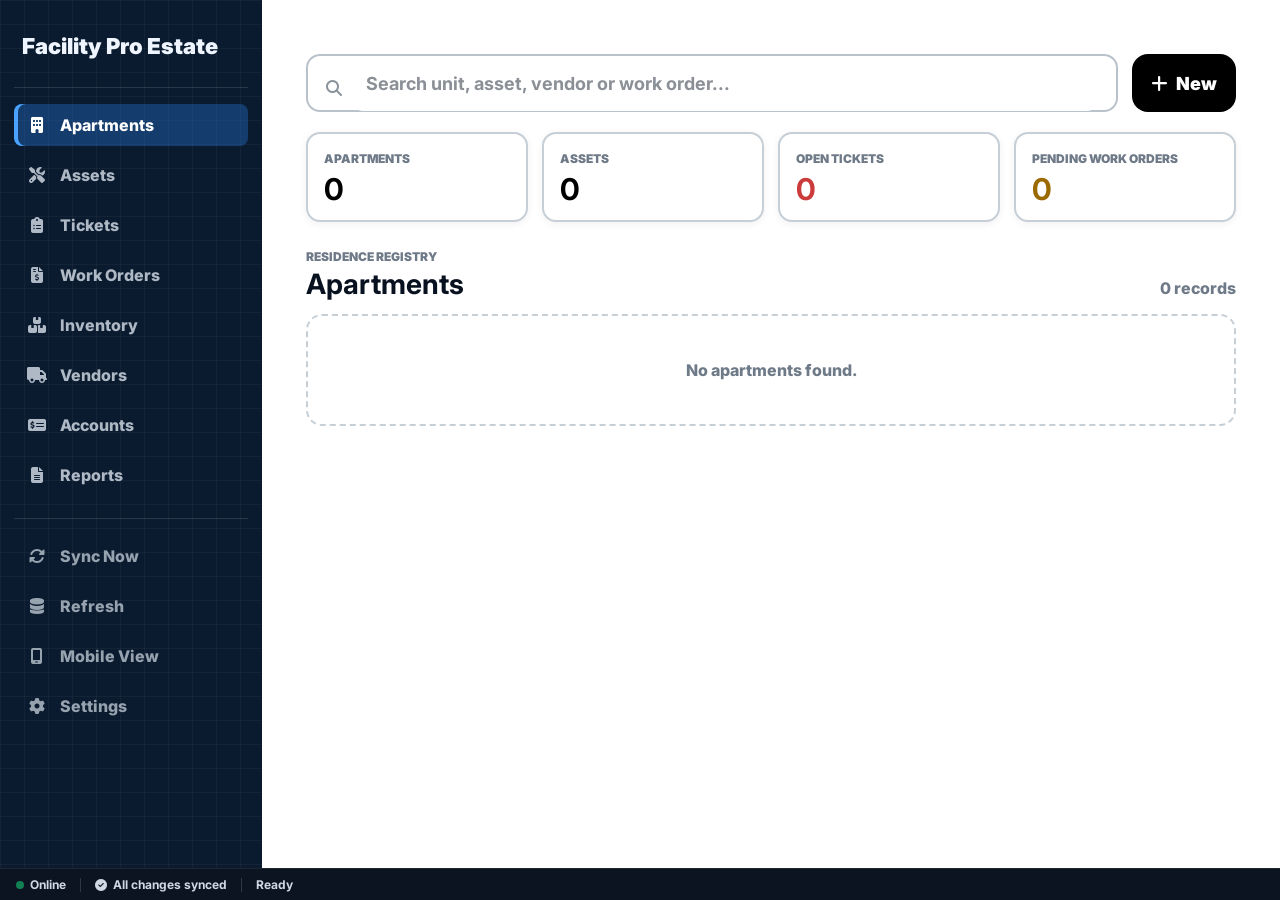
==== desktop.html @ 067cfd35 "update" ====
<!doctype html>
<html lang="en">
  <head>
    <meta charset="UTF-8" />
    <meta name="viewport" content="width=device-width, initial-scale=1.0" />
    <meta name="theme-color" content="#0b1b2f" />
    <title>Facility Pro</title>
    <link rel="icon" type="image/png" href="logo.png" />
    <link
      href="https://fonts.googleapis.com/css2?family=Inter:wght@400;500;600;700;800;900&display=swap"
      rel="stylesheet"
    />
    <link
      rel="stylesheet"
      href="https://cdnjs.cloudflare.com/ajax/libs/font-awesome/6.4.0/css/all.min.css"
    />
    <link rel="stylesheet" href="styles.css" />
    <link rel="stylesheet" href="desktop.css" />
    <script src="Core.js" defer></script>
    <script src="Modals-core.js" defer></script>
    <script src="Modals-forms.js" defer></script>
    <script src="pdf.js" defer></script>
    <script src="Records.js" defer></script>
    <script src="Reports.js" defer></script>
    <script src="desktop.js" defer></script>
  </head>
  <body>
    <div id="toast-container" role="status" aria-live="polite"></div>
    <div id="sync-status"><i class="fas fa-sync-alt fa-spin"></i> Syncing</div>
    <div id="global-loader" class="loader-overlay">
      <div class="loader-spinner"></div>
      <p class="loader-text">Loading...</p>
    </div>

    <div class="desktop-app">
      <aside class="sidebar">
        <div class="brand">
          <img id="desktop-logo" src="logo.png" alt="" />
          <span id="desktop-brand">Facility Pro</span>
        </div>

        <nav class="nav-section" aria-label="Primary">
          <button class="nav-item active" data-view="apartments">
            <i class="fas fa-building"></i><span>Apartments</span>
          </button>
          <button class="nav-item" data-view="assets">
            <i class="fas fa-screwdriver-wrench"></i><span>Assets</span>
          </button>
          <button class="nav-item" data-view="tickets">
            <i class="fas fa-clipboard-list"></i><span>Tickets</span>
          </button>
          <button class="nav-item" data-view="workorders">
            <i class="fas fa-file-invoice-dollar"></i><span>Work Orders</span>
          </button>
          <button class="nav-item" data-view="inventory">
            <i class="fas fa-boxes-stacked"></i><span>Inventory</span>
          </button>
          <button class="nav-item" data-view="vendors">
            <i class="fas fa-truck"></i><span>Vendors</span>
          </button>
          <button class="nav-item" data-view="accounts">
            <i class="fas fa-money-check-dollar"></i><span>Accounts</span>
          </button>
          <button class="nav-item" data-view="reports">
            <i class="fas fa-file-lines"></i><span>Reports</span>
          </button>
        </nav>

        <nav class="nav-section secondary" aria-label="Utilities">
          <button id="sync-now" class="nav-item muted">
            <i class="fas fa-rotate"></i><span>Sync Now</span>
          </button>
          <button id="refresh-now" class="nav-item muted">
            <i class="fas fa-database"></i><span>Refresh</span>
          </button>
          <button id="open-mobile" class="nav-item muted">
            <i class="fas fa-mobile-screen"></i><span>Mobile View</span>
          </button>
          <button class="nav-item muted" data-view="settings">
            <i class="fas fa-gear"></i><span>Settings</span>
          </button>
        </nav>
      </aside>

      <main class="workspace">
        <header class="topbar">
          <div class="search-wrap">
            <i class="fas fa-magnifying-glass"></i>
            <input
              id="global-search"
              type="search"
              autocomplete="off"
              placeholder="Search unit, asset, vendor or work order..."
            />
          </div>
          <button id="new-record" class="primary-action">
            <i class="fas fa-plus"></i><span>New</span>
          </button>
        </header>

        <section class="overview-grid" aria-label="Overview">
          <button class="metric" data-view="apartments">
            <span>Apartments</span><strong id="metric-apartments">0</strong>
          </button>
          <button class="metric" data-view="assets">
            <span>Assets</span><strong id="metric-assets">0</strong>
          </button>
          <button class="metric danger" data-view="tickets">
            <span>Open Tickets</span><strong id="metric-tickets">0</strong>
          </button>
          <button class="metric warning" data-view="workorders">
            <span>Pending Work Orders</span><strong id="metric-workorders">0</strong>
          </button>
        </section>

        <section class="content-head">
          <div>
            <p id="section-kicker">Operations</p>
            <h1 id="section-title">Apartments</h1>
          </div>
          <div style="display:flex; align-items:center; gap:14px;">
            <button id="print-pending-prs" onclick="printAllPendingPaymentRequests()" style="display:none; background:#101820; color:#fff; border:0; border-radius:10px; padding:10px 16px; font-weight:900; font-size:13px; cursor:pointer;"><i class="fas fa-print"></i> Print Pending PRs</button>
            <div id="record-count" class="record-count">0 records</div>
          </div>
        </section>

        <section id="card-grid" class="card-grid" aria-live="polite"></section>
        <section id="detail-panel" class="detail-panel" hidden></section>
      </main>
    </div>

    <div id="report-print-container"></div>

    <div
      class="modal-overlay"
      id="modalOverlay"
      role="dialog"
      aria-modal="true"
      aria-labelledby="modalTitle"
    >
      <div class="modal">
        <div class="modal-header">
          <h3 id="modalTitle">Form</h3>
          <button
            class="modal-close"
            onclick="closeModal()"
            aria-label="Close modal"
          >
            <i class="fas fa-times"></i>
          </button>
        </div>
        <div id="modalBody" style="margin-top: 15px"></div>
        <div class="modal-actions">
          <button
            class="action-btn"
            style="background: #444"
            onclick="closeModal()"
          >
            Cancel
          </button>
          <button class="action-btn" id="modalSubmit">Save</button>
        </div>
      </div>
    </div>

    <footer id="status-bar" class="status-bar">
      <div class="status-bar-item" id="statusbar-connection">
        <span class="status-dot"></span>
        <span id="statusbar-connection-text">Online</span>
      </div>
      <div class="status-bar-sep"></div>
      <div class="status-bar-item" id="statusbar-sync">
        <i class="fas fa-check-circle"></i>
        <span id="statusbar-sync-text">All changes synced</span>
      </div>
      <div class="status-bar-sep"></div>
      <div class="status-bar-item status-bar-message" id="statusbar-message">
        <span id="statusbar-message-text">Ready</span>
      </div>
    </footer>
  </body>
</html>
---- styles.css ----
:root {
  --bg: #f1f3f5;
  --card: #ffffff;
  --card-light: #f8f9fa;
  --border: #dee2e6;
  --text: #212529;
  --muted: #6c757d;
  --primary: #0d6efd;
  --success: #198754;
  --danger: #dc3545;
  --warning: #ffc107;
  --focus-ring: 0 0 0 3px rgba(13, 110, 253, 0.25);
}

* {
  margin: 0;
  padding: 0;
  box-sizing: border-box;
  -webkit-tap-highlight-color: transparent;
}

html {
  scroll-behavior: smooth;
}

body {
  font-family:
    "Inter",
    -apple-system,
    BlinkMacSystemFont,
    "Segoe UI",
    Roboto,
    sans-serif;
  background: var(--bg);
  color: var(--text);
  width: 100%;
  overflow-x: hidden;
  line-height: 1.5;
  overscroll-behavior-y: none;
  -webkit-user-select: none;
  user-select: none;
  padding-top: env(safe-area-inset-top);
  padding-bottom: env(safe-area-inset-bottom);
  padding-left: env(safe-area-inset-left);
  padding-right: env(safe-area-inset-right);
}

input,
textarea,
select {
  -webkit-user-select: auto;
  user-select: auto;
}

/* Focus styles for accessibility */
button:focus-visible,
input:focus-visible,
select:focus-visible,
textarea:focus-visible,
[tabindex]:focus-visible {
  outline: none;
  box-shadow: var(--focus-ring);
  border-radius: 4px;
}

.main {
  width: 100%;
  max-width: 500px;
  margin: 0 auto;
  padding: 15px 12px 100px 12px;
  min-height: 100vh;
}

/* Dashboard Header */
.dashboard-header {
  display: flex;
  align-items: center;
  gap: 12px;
  margin-bottom: 20px;
  padding-bottom: 10px;
  border-bottom: 2px solid var(--card-light);
}

.app-logo {
  height: 45px;
  max-width: 130px;
  object-fit: contain;
}

.app-title {
  color: var(--primary);
  font-weight: 800;
  margin: 0;
  font-size: 1.5rem;
}

/* Navigation Grid */
.nav-grid {
  display: grid;
  grid-template-columns: repeat(2, 1fr);
  grid-auto-rows: 1fr;
  gap: 12px;
  margin-bottom: 15px;
}

.nav-card {
  background: var(--card);
  border: 2px solid var(--border);
  border-radius: 24px;
  padding: 12px;
  text-align: center;
  display: flex;
  flex-direction: column;
  justify-content: center;
  align-items: center;
  cursor: pointer;
  box-shadow: 0 2px 4px rgba(0, 0, 0, 0.05);
  height: 100%;
  min-height: 110px;
  transition:
    transform 0.15s ease,
    box-shadow 0.15s ease,
    background 0.15s ease;
}
.nav-card:hover {
  box-shadow: 0 4px 12px rgba(0, 0, 0, 0.1);
}
.nav-card:active {
  background: var(--card-light);
  transform: scale(0.96);
}
.nav-card i {
  font-size: 32px;
  color: var(--primary);
  margin-bottom: 4px;
}
.nav-card .count {
  font-size: 32px;
  font-weight: 900;
  color: var(--text);
  line-height: 1.1;
}
.nav-card small {
  font-size: 14px;
  text-transform: uppercase;
  color: var(--text);
  font-weight: 800;
  margin-top: 4px;
}

.nav-card-small {
  background: var(--card);
  border: 2px solid var(--border);
  border-radius: 16px;
  padding: 12px;
  text-align: center;
  display: flex;
  flex-direction: column;
  justify-content: center;
  align-items: center;
  cursor: pointer;
  box-shadow: 0 2px 4px rgba(0, 0, 0, 0.05);
  height: 100%;
  min-height: 58px;
  transition:
    transform 0.15s ease,
    box-shadow 0.15s ease;
}
.nav-card-small:hover {
  box-shadow: 0 4px 8px rgba(0, 0, 0, 0.08);
}
.nav-card-small:active {
  background: var(--card-light);
  transform: scale(0.96);
}
.nav-card-small i {
  font-size: 24px;
  color: var(--primary);
  margin-bottom: 4px;
}
.nav-card-small small {
  font-size: 13px;
  text-transform: uppercase;
  color: var(--text);
  font-weight: 800;
}

/* Alert Banner */
.alert-banner {
  background: #fff3cd;
  border: 2px solid #ffebaa;
  color: #856404;
  padding: 14px;
  border-radius: 16px;
  margin-bottom: 15px;
  font-weight: 700;
  font-size: 15px;
  display: none;
  align-items: center;
  gap: 10px;
  cursor: pointer;
  animation: slideDown 0.3s ease;
}

@keyframes slideDown {
  from {
    opacity: 0;
    transform: translateY(-10px);
  }
  to {
    opacity: 1;
    transform: translateY(0);
  }
}

/* Page Header */
.page-header {
  display: flex;
  align-items: center;
  justify-content: space-between;
  margin-bottom: 20px;
  padding-bottom: 12px;
  border-bottom: 3px solid var(--text);
}
.header-group {
  display: flex;
  align-items: center;
  gap: 10px;
}
.home-btn {
  background: var(--text);
  border: none;
  color: white;
  width: 44px;
  height: 44px;
  border-radius: 12px;
  display: flex;
  align-items: center;
  justify-content: center;
  cursor: pointer;
  transition:
    transform 0.1s ease,
    opacity 0.15s ease;
}
.home-btn:active {
  transform: scale(0.92);
  opacity: 0.8;
}
h2 {
  font-size: 22px;
  font-weight: 800;
  color: var(--text);
}

/* Cards */
.card {
  background: var(--bg);
  border-radius: 16px;
  padding: 16px;
  border: 2px solid var(--border);
  margin-bottom: 12px;
  box-shadow: 0 2px 4px rgba(0, 0, 0, 0.05);
  transition:
    transform 0.1s ease,
    box-shadow 0.15s ease;
  cursor: pointer;
}
.card:hover {
  box-shadow: 0 4px 8px rgba(0, 0, 0, 0.08);
}
.card:active {
  transform: scale(0.99);
}

/* Search Box */
.search-box {
  position: relative;
  margin-bottom: 15px;
}
.search-box input {
  width: 100%;
  padding: 14px 14px 14px 42px;
  border-radius: 12px;
  border: 2px solid var(--border);
  background: var(--card);
  font-size: 16px;
  font-weight: 500;
  transition:
    border-color 0.2s ease,
    box-shadow 0.2s ease;
}
.search-box input:focus {
  border-color: var(--primary);
  box-shadow: 0 0 0 3px rgba(13, 110, 253, 0.15);
}
.search-icon {
  position: absolute;
  left: 14px;
  top: 50%;
  transform: translateY(-50%);
  color: var(--muted);
  font-size: 16px;
  pointer-events: none;
}

/* Empty State */
.empty-state {
  text-align: center;
  padding: 40px 20px;
  color: var(--muted);
  animation: fadeIn 0.4s ease;
}
.empty-state i {
  font-size: 48px;
  margin-bottom: 12px;
  opacity: 0.5;
}
.empty-state p {
  font-weight: 700;
  font-size: 15px;
}

@keyframes fadeIn {
  from {
    opacity: 0;
    transform: translateY(10px);
  }
  to {
    opacity: 1;
    transform: translateY(0);
  }
}

/* Form Elements */
label {
  display: block;
  font-weight: 800;
  font-size: 15px;
  color: var(--text);
  margin-bottom: 4px;
  margin-top: 10px;
}

input,
select,
textarea {
  width: 100%;
  padding: 14px;
  margin-bottom: 8px;
  border-radius: 10px;
  border: 2px solid var(--text);
  background: white;
  color: black;
  font-size: 18px !important;
  font-weight: 500;
  transition:
    border-color 0.2s ease,
    box-shadow 0.2s ease;
}
input:focus,
select:focus,
textarea:focus {
  border-color: var(--primary);
  box-shadow: 0 0 0 3px rgba(13, 110, 253, 0.15);
}
input:disabled,
select:disabled,
textarea:disabled {
  background: #e9ecef;
  border-color: #adb5bd;
  color: #495057;
  opacity: 1;
}

/* Buttons */
.action-btn {
  background: var(--text);
  color: white;
  border: none;
  padding: 16px;
  border-radius: 12px;
  font-weight: 900;
  width: 100%;
  font-size: 18px;
  text-transform: uppercase;
  letter-spacing: 0.5px;
  cursor: pointer;
  transition:
    transform 0.1s ease,
    opacity 0.15s ease,
    box-shadow 0.15s ease;
  display: inline-flex;
  align-items: center;
  justify-content: center;
  gap: 8px;
  min-height: 48px;
}
.action-btn:hover {
  box-shadow: 0 4px 8px rgba(0, 0, 0, 0.15);
}
.action-btn:active {
  transform: scale(0.98);
  opacity: 0.9;
}
.action-btn:disabled {
  opacity: 0.6;
  cursor: not-allowed;
  transform: none;
}
.action-btn.loading {
  pointer-events: none;
  opacity: 0.8;
}

/* Icon Upload */
.icon-upload-label {
  background: var(--card-light);
  border: 2px solid var(--text);
  width: 56px;
  height: 56px;
  border-radius: 50%;
  display: flex;
  align-items: center;
  justify-content: center;
  font-size: 22px;
  cursor: pointer;
  color: var(--text);
  margin: 10px auto;
  box-shadow: 0 2px 5px rgba(0, 0, 0, 0.15);
  transition:
    transform 0.15s ease,
    background 0.15s ease;
}
.icon-upload-label:hover {
  background: var(--border);
}
.icon-upload-label:active {
  background: var(--border);
  transform: scale(0.92);
}

/* Modal Preview Grid */
.modal-preview-grid {
  display: flex;
  flex-wrap: wrap;
  gap: 12px;
  justify-content: center;
  margin-top: 8px;
  background: var(--card);
  padding: 12px;
  border-radius: 10px;
  border: 1px dashed var(--border);
}

/* Passport Frame */
.passport-frame-container {
  position: relative;
  width: 110px;
  height: 110px;
  margin: 0 auto 12px auto;
  border: 3px solid var(--text);
  border-radius: 14px;
  background: #ffffff;
  overflow: hidden;
  display: flex;
  align-items: center;
  justify-content: center;
  box-shadow: 0 3px 6px rgba(0, 0, 0, 0.1);
}

/* Modal */
.modal-overlay {
  position: fixed;
  inset: 0;
  background: rgba(0, 0, 0, 0.6);
  backdrop-filter: blur(4px);
  display: none;
  justify-content: center;
  align-items: center;
  z-index: 5000;
  padding: 15px;
  opacity: 0;
  transition: opacity 0.2s ease;
}
.modal-overlay.active {
  opacity: 1;
}
.modal {
  background: var(--bg);
  width: 100%;
  max-width: 480px;
  padding: 20px;
  border-radius: 20px;
  border: 3px solid var(--text);
  max-height: 90vh;
  overflow-y: auto;
  transform: scale(0.95) translateY(10px);
  transition: transform 0.25s cubic-bezier(0.34, 1.56, 0.64, 1);
  box-shadow: 0 20px 60px rgba(0, 0, 0, 0.3);
}
.modal-overlay.active .modal {
  transform: scale(1) translateY(0);
}
.modal-header {
  display: flex;
  justify-content: space-between;
  align-items: center;
  margin-bottom: 10px;
}
.modal-close {
  background: none;
  border: none;
  font-size: 20px;
  color: var(--muted);
  cursor: pointer;
  width: 36px;
  height: 36px;
  display: flex;
  align-items: center;
  justify-content: center;
  border-radius: 50%;
  transition:
    background 0.15s ease,
    color 0.15s ease;
}
.modal-close:hover {
  background: var(--card-light);
  color: var(--danger);
}
.modal-actions {
  display: flex;
  gap: 10px;
  margin-top: 20px;
}

/* Page Views */
.page-view {
  display: none;
  opacity: 0;
  transform: translateX(20px);
  transition:
    opacity 0.25s ease,
    transform 0.25s ease;
}
.page-view.active-view {
  display: block;
  opacity: 1;
  transform: translateX(0);
}

/* Print Container */
#report-print-container {
  display: none;
}

/* Toast Notifications */
#toast-container {
  position: fixed;
  bottom: 20px;
  left: 50%;
  transform: translateX(-50%);
  z-index: 10000;
  display: flex;
  flex-direction: column;
  gap: 8px;
  align-items: center;
  pointer-events: none;
  width: 90%;
  max-width: 400px;
}

.toast {
  background: var(--text);
  color: white;
  padding: 12px 20px;
  border-radius: 12px;
  font-weight: 700;
  font-size: 14px;
  box-shadow: 0 4px 12px rgba(0, 0, 0, 0.2);
  display: flex;
  align-items: center;
  gap: 10px;
  animation:
    toastIn 0.3s ease,
    toastOut 0.3s ease 2.7s forwards;
  pointer-events: auto;
  max-width: 100%;
  word-break: break-word;
}
.toast.success {
  background: var(--success);
}
.toast.error {
  background: var(--danger);
}
.toast.warning {
  background: var(--warning);
  color: var(--text);
}

@keyframes toastIn {
  from {
    opacity: 0;
    transform: translateY(20px) scale(0.9);
  }
  to {
    opacity: 1;
    transform: translateY(0) scale(1);
  }
}
@keyframes toastOut {
  from {
    opacity: 1;
    transform: translateY(0) scale(1);
  }
  to {
    opacity: 0;
    transform: translateY(20px) scale(0.9);
  }
}

/* Global Loader */
.loader-overlay {
  position: fixed;
  inset: 0;
  background: rgba(255, 255, 255, 0.9);
  backdrop-filter: blur(2px);
  z-index: 99999;
  display: flex;
  flex-direction: column;
  align-items: center;
  justify-content: center;
  gap: 16px;
}
.loader-spinner {
  width: 48px;
  height: 48px;
  border: 4px solid var(--border);
  border-top-color: var(--primary);
  border-radius: 50%;
  animation: spin 0.8s linear infinite;
}
.loader-text {
  font-weight: 700;
  color: var(--muted);
  font-size: 14px;
}
@keyframes spin {
  to {
    transform: rotate(360deg);
  }
}

/* Skeleton Loading */
.skeleton {
  background: linear-gradient(
    90deg,
    var(--card-light) 25%,
    var(--border) 50%,
    var(--card-light) 75%
  );
  background-size: 200% 100%;
  animation: skeleton 1.5s infinite;
  border-radius: 8px;
}
@keyframes skeleton {
  0% {
    background-position: 200% 0;
  }
  100% {
    background-position: -200% 0;
  }
}

/* Responsive Tables */
.table-wrapper {
  overflow-x: auto;
  -webkit-overflow-scrolling: touch;
  border: 1px solid var(--border);
  border-radius: 8px;
  margin-bottom: 15px;
}
.table-wrapper table {
  min-width: 600px;
  width: 100%;
}

/* Print & PDF */
@media print {
  .app,
  .desktop-app,
  .modal-overlay,
  #sync-status,
  #toast-container,
  #global-loader,
  #pull-indicator {
    display: none !important;
  }
  body {
    background: #ffffff !important;
    margin: 0;
    padding: 0;
  }
  #report-print-container {
    display: block !important;
    position: static !important;
    left: auto;
    top: auto;
    width: 100%;
    padding: 0;
    margin: 0;
  }
  #report-print-container * {
    visibility: visible;
    -webkit-print-color-adjust: exact !important;
    print-color-adjust: exact !important;
  }
  /* Table page-break handling */
  #report-print-container table {
    page-break-inside: auto !important;
    break-inside: auto !important;
    border-collapse: collapse;
    width: 100%;
  }
  #report-print-container .report-flow-section {
    page-break-inside: auto !important;
    break-inside: auto !important;
  }
  #report-print-container thead {
    display: table-header-group !important;
  }
  #report-print-container tbody {
    display: table-row-group !important;
  }
  #report-print-container tr {
    page-break-inside: avoid !important;
    break-inside: avoid !important;
    page-break-after: auto !important;
    break-after: auto !important;
  }
  #report-print-container td,
  #report-print-container th {
    page-break-inside: auto !important;
    break-inside: auto !important;
    overflow-wrap: anywhere;
    word-break: break-word;
  }
  #report-print-container h1,
  #report-print-container h2,
  #report-print-container h3,
  #report-print-container h4 {
    page-break-after: avoid !important;
  }
  @page {
    size: A4 portrait;
    margin: 10mm 10mm 12mm 10mm;
  }
}

/* Reduced Motion */
@media (prefers-reduced-motion: reduce) {
  *,
  *::before,
  *::after {
    animation-duration: 0.01ms !important;
    animation-iteration-count: 1 !important;
    transition-duration: 0.01ms !important;
  }
}

/* Dark mode support (basic) */
@media (prefers-color-scheme: dark) {
  :root {
    --bg: #1a1d21;
    --card: #2c3035;
    --card-light: #3a3f45;
    --border: #495057;
    --text: #f8f9fa;
    --muted: #adb5bd;
  }
  body {
    background: var(--bg);
    color: var(--text);
  }
  input,
  select,
  textarea {
    background: #343a40;
    color: #f8f9fa;
    border-color: #495057;
  }
  input:disabled,
  select:disabled,
  textarea:disabled {
    background: #2c3035;
    color: #adb5bd;
  }
}
---- desktop.css ----
:root {
  --ink: #07111f;
  --muted: #6f7a88;
  --line: #c5ccd4;
  --panel: #ffffff;
  --nav: #0b1b2f;
  --nav-soft: #123760;
  --blue: #2479d8;
  --green: #128052;
  --red: #cb3b3b;
  --amber: #9b6a00;
}

* {
  box-sizing: border-box;
}

body {
  margin: 0;
  min-height: 100vh;
  color: var(--ink);
  background: #ffffff;
  font-family: Inter, -apple-system, BlinkMacSystemFont, "Segoe UI", sans-serif;
}

button,
input {
  font: inherit;
}

button {
  cursor: pointer;
}

.desktop-app {
  display: grid;
  grid-template-columns: 262px 1fr;
  min-height: 100vh;
  padding-bottom: 32px;
}

.sidebar {
  color: #eef5ff;
  background:
    linear-gradient(rgba(255, 255, 255, 0.035) 1px, transparent 1px),
    linear-gradient(90deg, rgba(255, 255, 255, 0.035) 1px, transparent 1px),
    var(--nav);
  background-size: 24px 24px;
  padding: 30px 14px;
}

.brand {
  display: flex;
  align-items: center;
  gap: 12px;
  min-height: 54px;
  padding: 0 8px 24px;
  border-bottom: 1px solid rgba(255, 255, 255, 0.12);
  font-size: 22px;
  font-weight: 900;
}

.brand img {
  display: none;
  width: 34px;
  height: 34px;
  object-fit: contain;
}

.nav-section {
  display: grid;
  gap: 8px;
  padding: 16px 0 22px;
  border-bottom: 1px solid rgba(255, 255, 255, 0.12);
}

.nav-section.secondary {
  border-bottom: 0;
}

.nav-item {
  display: grid;
  grid-template-columns: 34px 1fr;
  align-items: center;
  width: 100%;
  min-height: 42px;
  border: 0;
  border-radius: 8px;
  padding: 0 12px;
  color: rgba(238, 245, 255, 0.72);
  background: transparent;
  text-align: left;
  font-weight: 800;
}

.nav-item i {
  width: 22px;
  text-align: center;
}

.nav-item.active {
  color: #ffffff;
  background: rgba(36, 121, 216, 0.36);
  box-shadow: inset 4px 0 0 #4aa3ff;
}

.nav-item:hover {
  color: #ffffff;
  background: rgba(255, 255, 255, 0.08);
}

.nav-item.muted {
  color: rgba(238, 245, 255, 0.62);
}

.workspace {
  min-width: 0;
  padding: 54px 44px;
}

.topbar {
  display: grid;
  grid-template-columns: 1fr 104px;
  gap: 14px;
  align-items: center;
}

.search-wrap {
  display: grid;
  grid-template-columns: 26px 1fr;
  align-items: center;
  height: 58px;
  border: 2px solid #b9c1cb;
  border-radius: 14px;
  padding: 0 18px;
  color: #8a929c;
}

.search-wrap input {
  width: 100%;
  border: 0;
  outline: 0;
  color: var(--ink);
  font-size: 20px;
  font-weight: 700;
}

.search-wrap input::placeholder {
  color: #8b8f96;
}

.primary-action {
  height: 58px;
  border: 0;
  border-radius: 16px;
  color: #ffffff;
  background: #000000;
  font-size: 18px;
  font-weight: 900;
}

.primary-action i {
  margin-right: 8px;
}

.overview-grid {
  display: grid;
  grid-template-columns: repeat(4, minmax(150px, 1fr));
  gap: 14px;
  margin: 20px 0 26px;
}

.metric {
  min-height: 86px;
  border: 2px solid #c6ced6;
  border-radius: 14px;
  background: #fff;
  padding: 16px;
  text-align: left;
  box-shadow: 0 2px 8px rgba(8, 22, 38, 0.06);
}

.metric span {
  display: block;
  color: var(--muted);
  font-size: 12px;
  font-weight: 900;
  text-transform: uppercase;
}

.metric strong {
  display: block;
  margin-top: 6px;
  font-size: 30px;
  line-height: 1;
}

.metric.danger strong {
  color: var(--red);
}

.metric.warning strong {
  color: var(--amber);
}

.content-head {
  display: flex;
  align-items: end;
  justify-content: space-between;
  margin-bottom: 14px;
}

#section-kicker {
  margin: 0 0 3px;
  color: var(--muted);
  font-size: 12px;
  font-weight: 900;
  letter-spacing: 0;
  text-transform: uppercase;
}

#section-title {
  margin: 0;
  font-size: 28px;
  line-height: 1.1;
}

.record-count {
  color: var(--muted);
  font-weight: 800;
}

.card-grid {
  display: grid;
  grid-template-columns: repeat(3, minmax(240px, 1fr));
  gap: 16px;
}

.record-card {
  min-height: 132px;
  border: 2px solid #c6ced6;
  border-left: 6px solid var(--green);
  border-radius: 18px;
  background: var(--panel);
  padding: 20px 22px;
  text-align: left;
  box-shadow: 0 2px 8px rgba(8, 22, 38, 0.07);
}

button.record-card {
  display: flex;
  flex-direction: column;
  align-items: flex-start;
  justify-content: flex-start;
}

.record-card.archived,
.record-card.declined {
  border-left-color: #263343;
}

.record-card.warning {
  border-left-color: var(--amber);
}

.record-card.danger {
  border-left-color: var(--red);
}

.record-card h2 {
  margin: 0 0 6px;
  font-size: 22px;
  line-height: 1.15;
}

.record-card p {
  margin: 0 0 12px;
  color: #111;
  font-size: 17px;
  line-height: 1.35;
}

.record-card small {
  display: block;
  color: #111;
  font-size: 13px;
  font-weight: 800;
}

.section-label {
  grid-column: 1 / -1;
  display: flex;
  align-items: center;
  font-size: 13px;
  font-weight: 900;
  text-transform: uppercase;
  letter-spacing: 0.04em;
  color: var(--muted);
  margin: 10px 0 2px;
  user-select: none;
}

.section-label:first-child {
  margin-top: 0;
}

.section-label:hover {
  color: var(--ink);
}

.record-card.pending-shadow {
  box-shadow: 0 4px 18px rgba(155, 106, 0, 0.32);
  border-color: #e0b34d;
}

.empty-state {
  grid-column: 1 / -1;
  border: 2px dashed #c6ced6;
  border-radius: 16px;
  padding: 42px;
  color: var(--muted);
  text-align: center;
  font-weight: 800;
}

.desktop-form-card {
  grid-column: 1 / -1;
  border: 2px solid #c6ced6;
  border-radius: 18px;
  background: #ffffff;
  padding: 24px;
  box-shadow: 0 2px 8px rgba(8, 22, 38, 0.07);
}

.desktop-form-card label {
  display: block;
  margin: 14px 0 6px;
  color: var(--muted);
  font-size: 12px;
  font-weight: 900;
  text-transform: uppercase;
}

.desktop-form-card input,
.desktop-form-card select,
.desktop-form-card textarea {
  width: 100%;
  min-height: 46px;
  border: 2px solid #d2d8df;
  border-radius: 10px;
  padding: 10px 12px;
  color: var(--ink);
  background: #ffffff;
  font-weight: 700;
}

.desktop-form-card .action-btn,
.modal .action-btn {
  width: auto;
  min-height: 44px;
  border: 0;
  border-radius: 10px;
  padding: 10px 16px;
  color: #ffffff;
  background: var(--blue);
  font-weight: 900;
}

.desktop-form-card .action-btn.success,
.modal .action-btn.success {
  background: var(--green);
}

.desktop-form-card .action-btn.dark {
  background: #101820;
}

.desktop-report-actions {
  display: flex;
  flex-wrap: wrap;
  gap: 10px;
  margin-top: 16px;
}

.desktop-report-preview {
  display: none;
  margin-top: 18px;
  border: 2px dashed #aeb7c2;
  border-radius: 14px;
  padding: 16px;
}

.desktop-report-preview h3 {
  margin: 0 0 12px;
  font-size: 16px;
}

#report-preview-viewport {
  max-height: 440px;
  overflow: auto;
  border: 1px solid #d9dee4;
  border-radius: 10px;
  background: #ffffff;
  padding: 14px;
  font-size: 12px;
}

.modal-overlay {
  z-index: 50;
}

.modal {
  width: min(720px, calc(100vw - 48px));
  max-height: calc(100vh - 56px);
  overflow: auto;
}

.detail-panel {
  position: fixed;
  top: 0;
  right: 0;
  width: min(460px, 38vw);
  height: calc(100vh - 32px);
  padding: 32px;
  border-left: 1px solid #ccd3dc;
  background: #ffffff;
  box-shadow: -18px 0 45px rgba(8, 22, 38, 0.14);
  overflow: auto;
}

.detail-panel h2 {
  margin: 0 0 10px;
}

.detail-row {
  padding: 12px 0;
  border-bottom: 1px solid #eef1f4;
}

.detail-row span {
  display: block;
  color: var(--muted);
  font-size: 12px;
  font-weight: 900;
  text-transform: uppercase;
}

.detail-row strong {
  display: block;
  margin-top: 4px;
  overflow-wrap: anywhere;
}

.panel-close {
  float: right;
  border: 0;
  background: #f1f3f5;
  border-radius: 8px;
  width: 34px;
  height: 34px;
}

.loader-overlay {
  position: fixed;
  inset: 0;
  z-index: 20;
  display: none;
  align-items: center;
  justify-content: center;
  flex-direction: column;
  gap: 12px;
  background: rgba(255, 255, 255, 0.86);
}

.loader-spinner {
  width: 34px;
  height: 34px;
  border: 4px solid #d7dde3;
  border-top-color: var(--blue);
  border-radius: 50%;
  animation: spin 0.75s linear infinite;
}

@keyframes spin {
  to {
    transform: rotate(360deg);
  }
}

#toast-container {
  position: fixed;
  right: 22px;
  bottom: 22px;
  z-index: 30;
  display: grid;
  gap: 10px;
}

.toast {
  border-radius: 12px;
  background: #101820;
  color: #fff;
  padding: 12px 14px;
  font-weight: 800;
  box-shadow: 0 10px 30px rgba(0, 0, 0, 0.18);
}

#sync-status {
  position: fixed;
  top: 0;
  right: 24px;
  z-index: 25;
  display: none;
  padding: 6px 12px;
  border-radius: 0 0 8px 8px;
  color: #fff;
  background: #101820;
  font-size: 12px;
  font-weight: 900;
}

@media (max-width: 1100px) {
  .desktop-app {
    grid-template-columns: 220px 1fr;
  }

  .workspace {
    padding: 34px 28px;
  }

  .card-grid,
  .overview-grid {
    grid-template-columns: repeat(2, minmax(220px, 1fr));
  }
}

.status-bar {
  position: fixed;
  left: 0;
  right: 0;
  bottom: 0;
  height: 32px;
  display: flex;
  align-items: center;
  background: #0b1420;
  color: #cfd8e3;
  font-size: 12px;
  font-weight: 700;
  padding: 0 16px;
  z-index: 40;
  border-top: 1px solid rgba(255, 255, 255, 0.08);
}

.status-bar-item {
  display: flex;
  align-items: center;
  gap: 6px;
  white-space: nowrap;
}

.status-bar-sep {
  width: 1px;
  height: 14px;
  background: rgba(255, 255, 255, 0.15);
  margin: 0 14px;
  flex-shrink: 0;
}

.status-dot {
  width: 8px;
  height: 8px;
  border-radius: 50%;
  background: var(--green);
  display: inline-block;
  flex-shrink: 0;
}

#statusbar-connection.offline .status-dot {
  background: var(--red);
}

.status-bar-message {
  flex: 1;
  min-width: 0;
  overflow: hidden;
}

.status-bar-message #statusbar-message-text {
  overflow: hidden;
  text-overflow: ellipsis;
  white-space: nowrap;
  display: block;
}

.status-bar-message.success #statusbar-message-text {
  color: #7ce0a8;
}

.status-bar-message.error #statusbar-message-text {
  color: #ff8f8f;
}

.status-bar-message.warning #statusbar-message-text {
  color: #ffd27a;
}
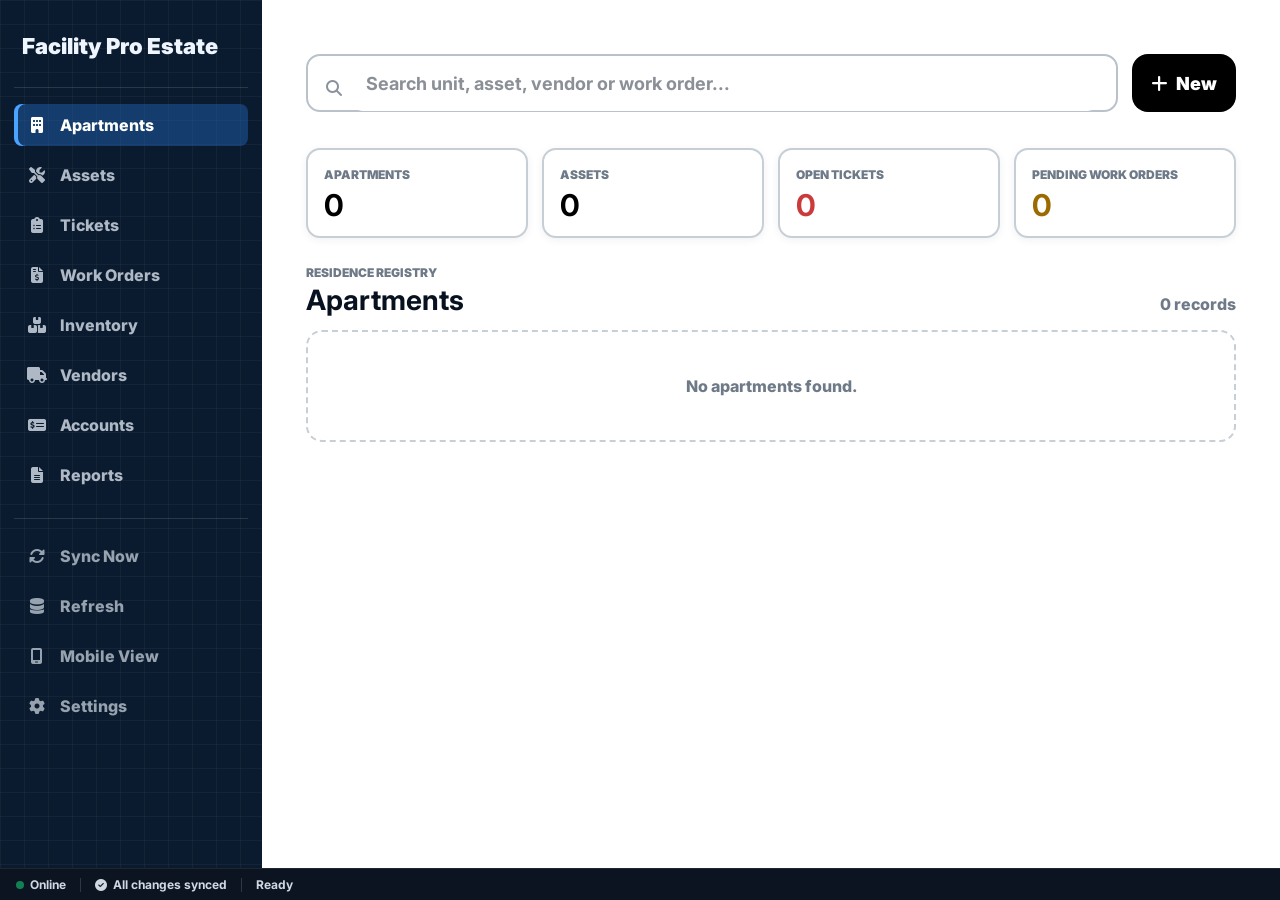
==== commit 3ec82e48: "update" ====
--- a/desktop.html
+++ b/desktop.html
@@ -98,6 +98,8 @@
           </button>
         </header>
 
+        <div id="overdue-digest" class="overdue-digest" hidden></div>
+
         <section class="overview-grid" aria-label="Overview">
           <button class="metric" data-view="apartments">
             <span>Apartments</span><strong id="metric-apartments">0</strong>
--- a/desktop.css
+++ b/desktop.css
@@ -247,11 +247,33 @@
   box-shadow: 0 2px 8px rgba(8, 22, 38, 0.07);
 }
 
-button.record-card {
+.record-card.generic-card {
   display: flex;
   flex-direction: column;
   align-items: flex-start;
   justify-content: flex-start;
+}
+
+.card-popout-btn {
+  position: absolute;
+  top: 14px;
+  right: 14px;
+  width: 26px;
+  height: 26px;
+  border: 0;
+  border-radius: 7px;
+  background: #f1f3f5;
+  color: var(--muted);
+  display: flex;
+  align-items: center;
+  justify-content: center;
+  font-size: 11px;
+  cursor: pointer;
+}
+
+.card-popout-btn:hover {
+  background: #e4e8ec;
+  color: var(--ink);
 }
 
 .record-card.archived,
@@ -603,3 +625,33 @@
 .status-bar-message.warning #statusbar-message-text {
   color: #ffd27a;
 }
+
+.overdue-digest {
+  display: flex;
+  flex-wrap: wrap;
+  gap: 10px;
+  margin: 16px 0 4px;
+}
+
+.digest-pill {
+  display: flex;
+  align-items: center;
+  gap: 6px;
+  border: 2px solid #f0d9a6;
+  background: #fff8ea;
+  color: #6b4e00;
+  border-radius: 999px;
+  padding: 8px 16px;
+  font-size: 13px;
+  font-weight: 800;
+  cursor: pointer;
+}
+
+.digest-pill:hover {
+  background: #fdefcf;
+}
+
+.digest-pill strong {
+  font-size: 15px;
+  font-weight: 900;
+}
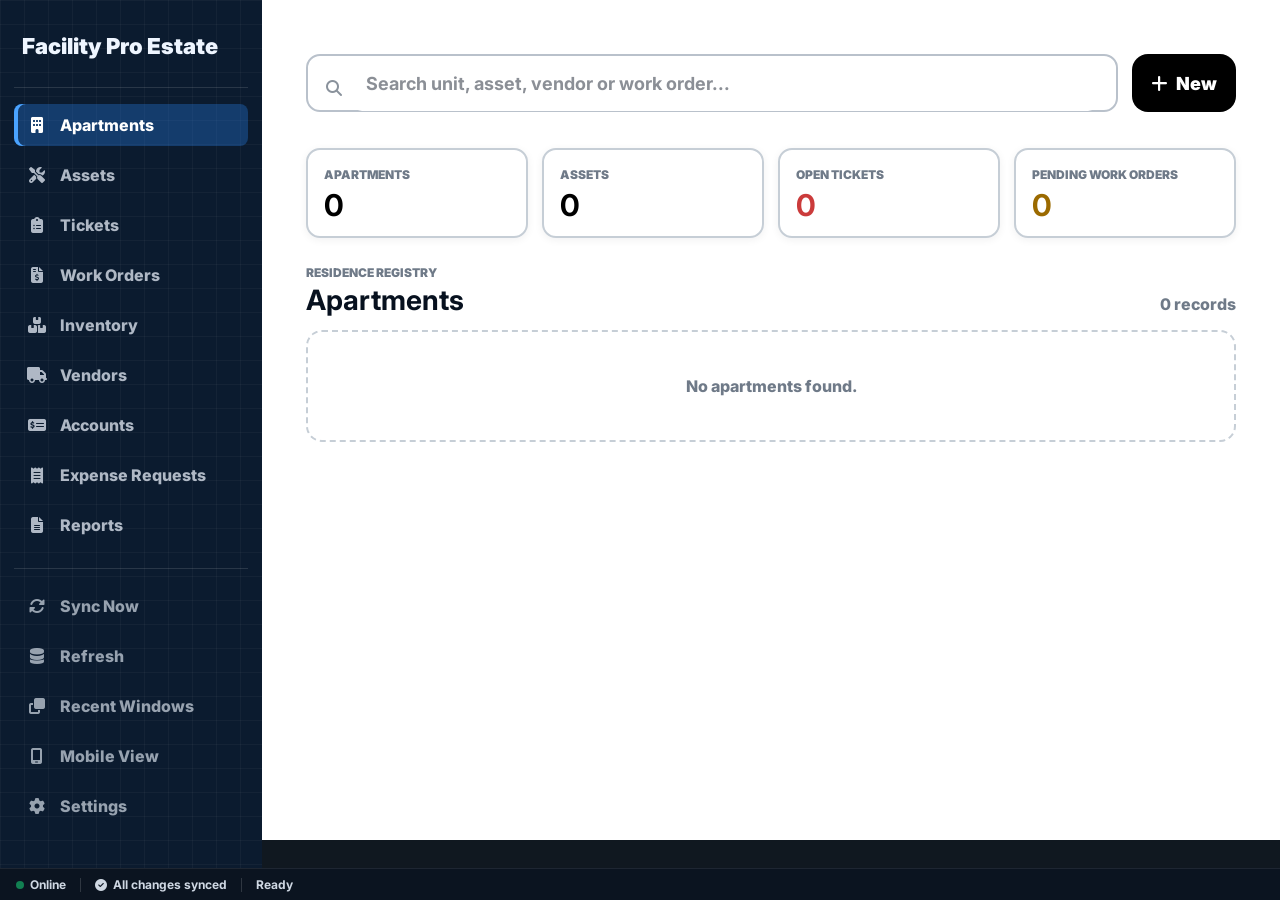
==== commit 1dfcb490: "update" ====
--- a/desktop.html
+++ b/desktop.html
@@ -61,6 +61,9 @@
           <button class="nav-item" data-view="accounts">
             <i class="fas fa-money-check-dollar"></i><span>Accounts</span>
           </button>
+          <button class="nav-item" data-view="expenserequests">
+            <i class="fas fa-receipt"></i><span>Expense Requests</span>
+          </button>
           <button class="nav-item" data-view="reports">
             <i class="fas fa-file-lines"></i><span>Reports</span>
           </button>
@@ -73,6 +76,15 @@
           <button id="refresh-now" class="nav-item muted">
             <i class="fas fa-database"></i><span>Refresh</span>
           </button>
+          <div style="position:relative;">
+            <button id="recent-windows-btn" class="nav-item muted" onclick="toggleRecentWindowsPanel()" style="width:100%;">
+              <i class="fas fa-clone"></i><span>Recent Windows</span>
+            </button>
+            <div id="recent-windows-panel" class="recent-windows-panel">
+              <div class="recent-windows-header">Recently Opened</div>
+              <div id="recent-windows-list"></div>
+            </div>
+          </div>
           <button id="open-mobile" class="nav-item muted">
             <i class="fas fa-mobile-screen"></i><span>Mobile View</span>
           </button>
@@ -122,6 +134,7 @@
           </div>
           <div style="display:flex; align-items:center; gap:14px;">
             <button id="print-pending-prs" onclick="printAllPendingPaymentRequests()" style="display:none; background:#101820; color:#fff; border:0; border-radius:10px; padding:10px 16px; font-weight:900; font-size:13px; cursor:pointer;"><i class="fas fa-print"></i> Print Pending PRs</button>
+            <button id="toggle-select-mode" onclick="toggleSelectMode()" class="select-mode-toggle" style="display:none;"><i class="fas fa-check-double"></i> Select</button>
             <div id="record-count" class="record-count">0 records</div>
           </div>
         </section>
@@ -165,6 +178,8 @@
       </div>
     </div>
 
+    <div id="bulk-action-bar" class="bulk-action-bar" hidden></div>
+
     <footer id="status-bar" class="status-bar">
       <div class="status-bar-item" id="statusbar-connection">
         <span class="status-dot"></span>
--- a/styles.css
+++ b/styles.css
@@ -693,6 +693,8 @@
   #sync-status,
   #toast-container,
   #global-loader,
+  #status-bar,
+  #bulk-action-bar,
   #pull-indicator {
     display: none !important;
   }
--- a/desktop.css
+++ b/desktop.css
@@ -247,6 +247,11 @@
   box-shadow: 0 2px 8px rgba(8, 22, 38, 0.07);
 }
 
+.record-card:focus-visible {
+  outline: 3px solid var(--blue);
+  outline-offset: 2px;
+}
+
 .record-card.generic-card {
   display: flex;
   flex-direction: column;
@@ -429,12 +434,60 @@
 
 .modal-overlay {
   z-index: 50;
+  position: fixed;
+  top: 0;
+  left: 262px;
+  right: 0;
+  bottom: 32px;
+  background: #ffffff;
+  backdrop-filter: none;
+  align-items: stretch;
+  justify-content: stretch;
+  padding: 0;
 }
 
 .modal {
-  width: min(720px, calc(100vw - 48px));
-  max-height: calc(100vh - 56px);
-  overflow: auto;
+  width: 100%;
+  max-width: none;
+  height: 100%;
+  max-height: none;
+  border: 0;
+  border-radius: 0;
+  box-shadow: none;
+  transform: none !important;
+  padding: 40px 56px;
+  overflow-y: auto;
+}
+
+.modal-overlay.active .modal {
+  transform: none !important;
+}
+
+.modal-header {
+  max-width: 720px;
+  margin: 0 auto 10px;
+  padding-bottom: 14px;
+  border-bottom: 2px solid var(--line);
+}
+
+.modal-header h3 {
+  font-size: 24px;
+}
+
+#modalBody {
+  max-width: 720px;
+  margin: 0 auto;
+}
+
+.modal-actions {
+  max-width: 720px;
+  margin: 24px auto 0;
+}
+
+@media (max-width: 1100px) {
+  .modal-overlay {
+    left: 220px;
+  }
 }
 
 .detail-panel {
@@ -655,3 +708,154 @@
   font-size: 15px;
   font-weight: 900;
 }
+
+.recent-windows-panel {
+  display: none;
+  position: absolute;
+  left: 100%;
+  bottom: 0;
+  margin-left: 8px;
+  width: 260px;
+  max-height: 320px;
+  overflow-y: auto;
+  background: #ffffff;
+  border-radius: 12px;
+  box-shadow: 0 12px 32px rgba(0, 0, 0, 0.25);
+  z-index: 60;
+}
+
+.recent-windows-header {
+  padding: 12px 14px;
+  font-size: 12px;
+  font-weight: 900;
+  text-transform: uppercase;
+  color: var(--muted);
+  border-bottom: 1px solid #eef1f4;
+}
+
+.recent-window-item {
+  display: flex;
+  align-items: center;
+  gap: 10px;
+  width: 100%;
+  border: 0;
+  background: transparent;
+  padding: 10px 14px;
+  text-align: left;
+  color: var(--ink);
+  font-size: 13px;
+  font-weight: 700;
+  cursor: pointer;
+}
+
+.recent-window-item:hover {
+  background: #f4f6f8;
+}
+
+.recent-window-item i {
+  color: var(--muted);
+  width: 16px;
+}
+
+.select-mode-toggle {
+  background: #fff;
+  color: var(--ink);
+  border: 2px solid #c6ced6;
+  border-radius: 10px;
+  padding: 9px 16px;
+  font-weight: 900;
+  font-size: 13px;
+  cursor: pointer;
+  display: inline-flex;
+  align-items: center;
+  gap: 6px;
+}
+
+.select-mode-toggle.active {
+  background: var(--blue);
+  color: #fff;
+  border-color: var(--blue);
+}
+
+.record-card.select-mode {
+  padding-left: 46px;
+}
+
+.select-check {
+  position: absolute;
+  top: 18px;
+  left: 16px;
+  width: 22px;
+  height: 22px;
+  border-radius: 6px;
+  border: 2px solid #c6ced6;
+  background: #fff;
+  display: flex;
+  align-items: center;
+  justify-content: center;
+  color: transparent;
+  font-size: 12px;
+}
+
+.record-card.selected {
+  border-color: var(--blue);
+  box-shadow: 0 0 0 3px rgba(36, 121, 216, 0.18);
+}
+
+.record-card.selected .select-check {
+  background: var(--blue);
+  border-color: var(--blue);
+  color: #fff;
+}
+
+.bulk-action-bar {
+  position: fixed;
+  left: 262px;
+  right: 0;
+  bottom: 32px;
+  z-index: 45;
+  background: #101820;
+  color: #fff;
+  padding: 14px 24px;
+  display: flex;
+  align-items: center;
+  gap: 14px;
+}
+
+.bulk-count {
+  font-weight: 900;
+  font-size: 14px;
+  margin-right: 6px;
+}
+
+.bulk-action-btn {
+  background: var(--blue);
+  color: #fff;
+  border: 0;
+  border-radius: 8px;
+  padding: 9px 16px;
+  font-weight: 800;
+  font-size: 13px;
+  cursor: pointer;
+}
+
+.bulk-action-btn:disabled {
+  opacity: 0.5;
+  cursor: not-allowed;
+}
+
+.bulk-cancel-btn {
+  background: transparent;
+  color: rgba(255, 255, 255, 0.75);
+  border: 0;
+  font-weight: 700;
+  font-size: 13px;
+  cursor: pointer;
+  margin-left: auto;
+}
+
+@media (max-width: 1100px) {
+  .bulk-action-bar {
+    left: 220px;
+  }
+}
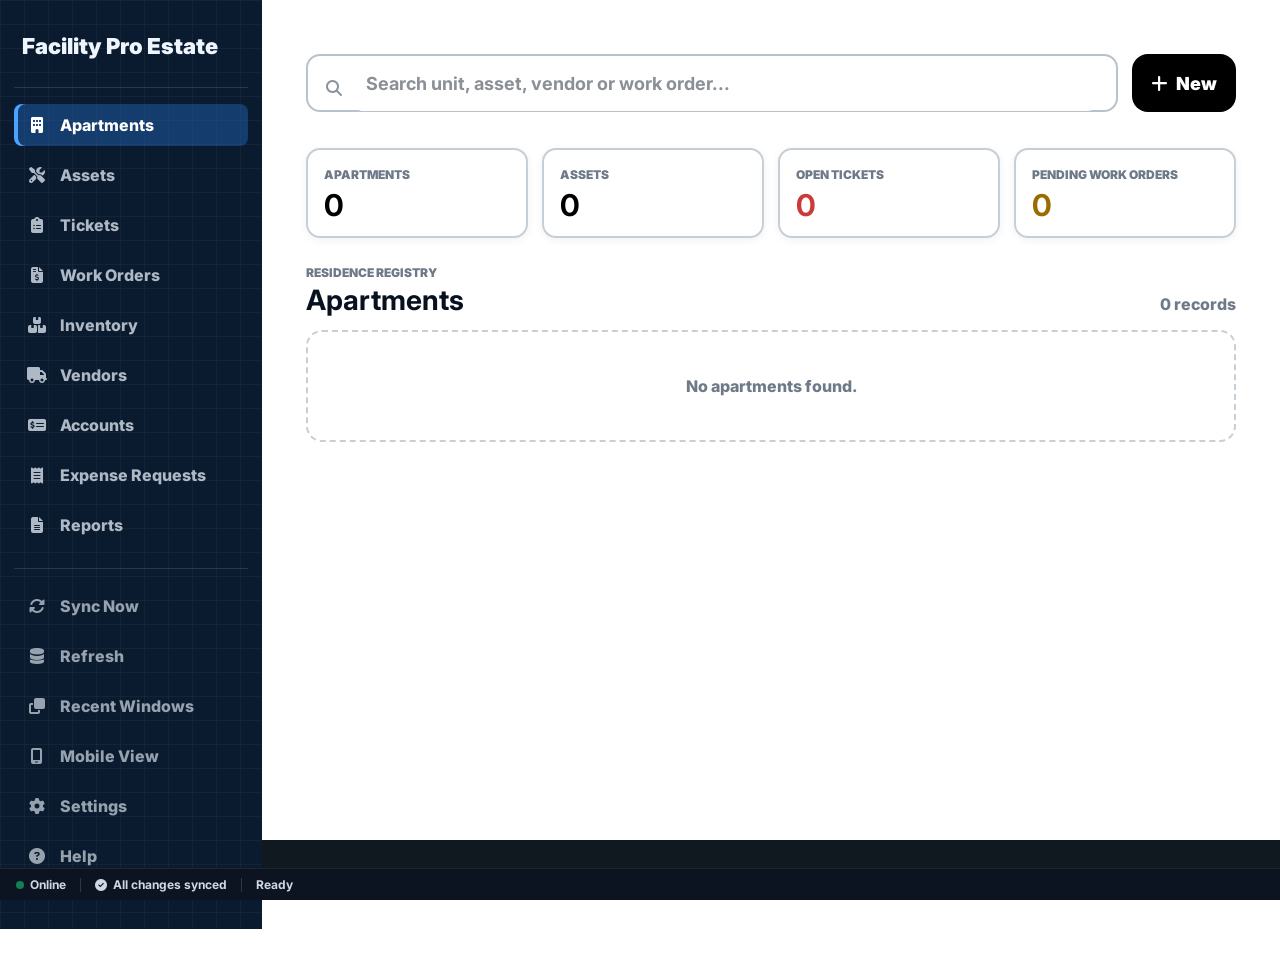
==== commit 0d101820: "update" ====
--- a/desktop.html
+++ b/desktop.html
@@ -91,6 +91,9 @@
           <button class="nav-item muted" data-view="settings">
             <i class="fas fa-gear"></i><span>Settings</span>
           </button>
+          <button class="nav-item muted" data-view="help">
+            <i class="fas fa-circle-question"></i><span>Help</span>
+          </button>
         </nav>
       </aside>
 
